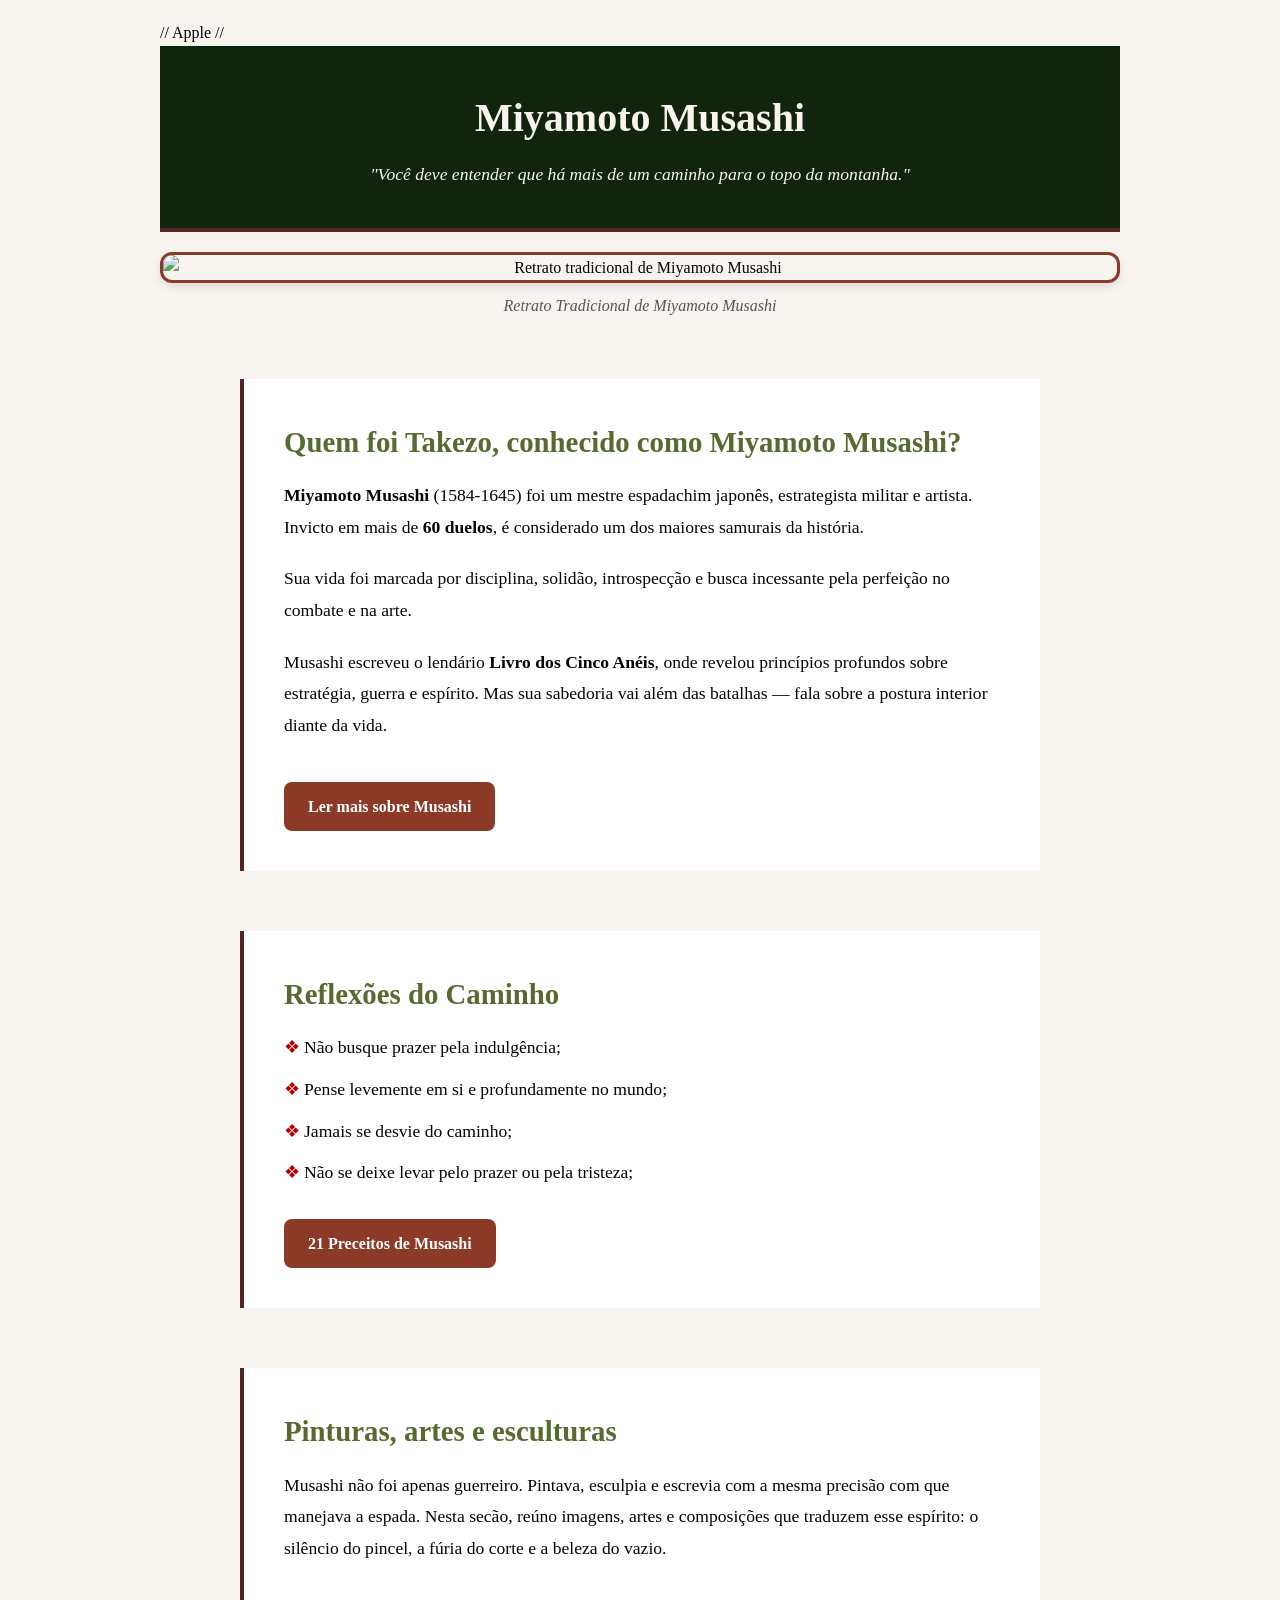
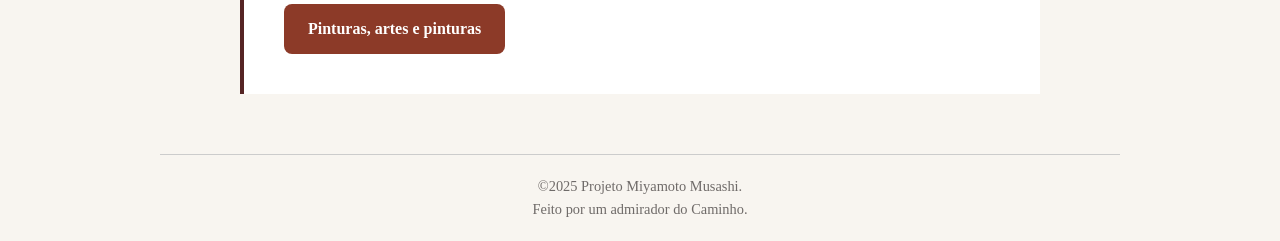
==== index.html @ 3ace0b18 "Add files via upload" ====
<!DOCTYPE html>
<html lang="pt-br">
<head>
    <meta charset="UTF-8">
    <meta name="viewport" content="width=device-width, initial-scale=1.0">
    <title>Miyamoto Musashi</title>
    <link rel="stylesheet" href="style.css">
    <link rel="icon" type="image/png" href="imagens/favicon-96x96.png" sizes="96x96">
    <link rel="icon" type="image/svg+xml" href="imagens/favicon.svg">
    <link rel="shortcut icon" href="imagens/favicon.ico">
    <link rel="manifest" href="imagens/site.webmanifest">
    // Apple //
    <link rel="apple-touch-icon" sizes="180x180" href="imagens/apple-touch-icon.png">
    <meta name="apple-mobile-web-app-title" content="Musashi">
    <meta name="apple-mobile-web-app-capable" content="yes">
    <meta name="apple-mobile-web-app-status-bar-style" content="black-translucent">

</head>
<body>
    <header>
        <h1>Miyamoto Musashi</h1>
        <p>"Você deve entender que há mais de um caminho para o topo da montanha."</p>
    </header>

    <figure class="imagem-container">
        <img src="imagens/retrato-musashi.webp" alt="Retrato tradicional de Miyamoto Musashi" class="imagem-topo">
        <figcaption>Retrato Tradicional de Miyamoto Musashi</figcaption>
    </figure>

    <section id="biografia">
        <h2>Quem foi Takezo, conhecido como Miyamoto Musashi?</h2>
        <p><strong>Miyamoto Musashi</strong> (1584-1645) foi um mestre espadachim japonês, estrategista militar e artista. Invicto em mais de <strong>60 duelos</strong>, é considerado um dos maiores samurais da história.</p>
        <p>Sua vida foi marcada por disciplina, solidão, introspecção e busca incessante pela perfeição no combate e na arte.</p><p>Musashi escreveu o lendário <strong>Livro dos Cinco Anéis</strong>, onde revelou princípios profundos sobre estratégia, guerra e espírito. Mas sua sabedoria vai além das batalhas — fala sobre a postura interior diante da vida.</p>
        <a href="biografia.html"class="botao-biografia">Ler mais sobre Musashi</a>
    </section>

    <section id="reflexoes">
        <h2>Reflexões do Caminho</h2>
        <ul>
            <li>Não busque prazer pela indulgência;</li>
            <li>Pense levemente em si e profundamente no mundo;</li>
            <li>Jamais se desvie do caminho;</li>
            <li>Não se deixe levar pelo prazer ou pela tristeza;</li>
        </ul>
        <a href="reflexoes.html" class="botao-reflexoes">21 Preceitos de Musashi</a>
    </section id="galeria">
    
    <section>
        <h2>Pinturas, artes e esculturas</h2>
        <p>Musashi não foi apenas guerreiro. Pintava, esculpia e escrevia com a mesma precisão com que manejava a espada. Nesta secão, reúno imagens, artes e composições que traduzem esse espírito: o silêncio do pincel, a fúria do corte e a beleza do vazio.</p>
        <a href="pinturas.html" class="botao-pinturas">Pinturas, artes e pinturas</a>
    </section>

    <footer>
        <p>&copy;2025 Projeto Miyamoto Musashi.</p>
        <p> Feito por um admirador do Caminho.</p>
    </footer>
</body>
</html>
---- style.css ----
/* Reset básico */

* {
margin: 0;
padding: 0;
box-sizing: border-box;
}

/* Fonte e cores gerais */

body{
    font-family: 'Georgia', serif;
    font-size: 1rem;
    background-color: #f8f5f0;
    color:#050308;
    line-height: 1.6;
    padding: 20px;
    max-width: 1000px;
    margin: auto;
    background-image: url('imagens/fundo-pergaminho.png'); /* uma textura suave tipo pergaminho */
    background-repeat: repeat;
    background-size: auto;
    background-attachment: fixed;
    background-position: center center;
      
}

/* Imagens */
.imagem-container {
    text-align: center;
    margin: 20px auto;
}
.imagem-topo {
    max-width: 100%;
    height: auto;
    display: block;
    margin: auto;
    margin-left: auto;
    margin-right: auto;
    border: 3px solid #8c3a28;
    border-radius: 12px;
    box-shadow: 0 4px 10px rgba(0, 0, 0, 0.1);
}

.imagem-container figcaption {
    margin-top: 10px;
    font-size: 16px;
    color: #555;
    font-style: italic;
}


/* Cabeçalho */

header{
text-align: center;
padding: 40px 20px;
background-color: #13240c;
color: #f8f5f0;
border-bottom: 4px solid #552424;
}

header h1{
    font-size: 2.5rem;
    margin-bottom: 10px;
}

header p{
    font-style: italic;
    font-size: 1.1rem;
}

/* Seções */

section{
    margin: 60px auto;
    padding: 40px;
    max-width: 800px;
    border-left: 4px solid #552424;
    background-color: #ffffff;
    box-shadow: rgba(134, 48, 48, 0.295);
}

section h2{
    font-size: 1.8rem;
    margin-bottom: 15px;
    color:darkolivegreen;
}

section p,
section li{
    font-size: 1.1rem;
    margin-bottom: 20px;
    line-height: 1.8;
}

/* Lista de reflexões */

#reflexoes ul{
    list-style-type: none;
}

#reflexoes li {
    margin-bottom: 10px;
    position: relative;
    padding-left: 20px;
}

#reflexoes li::before {
    content: "❖";
    position: absolute;
    left: 0;
    color: #b60000;
}

/* Rodapé */

footer {
    text-align: center;
    margin-top: 60px;
    font-size: 0.9rem;
    color: rgba(12, 7, 7, 0.582);
    border-top: 1px solid #ccc;
    padding-top: 20px;
}

/* Botões */

.botao-biografia {
    display: inline-block;
    padding: 12px 24px;
    margin-top: 20px;
    background-color: #8c3a28;
    color:#fff;
    text-decoration: none;
    font-weight: bold;
    border-radius: 8px;
    transition: background-color 0.3s ease;
}
.botao-reflexoes {
    display: inline-block;
    padding: 12px 24px;
    margin-top: 20px;
    background-color: #8c3a28;
    color:#fff;
    text-decoration: none;
    font-weight: bold;
    border-radius: 8px;
    transition: background-color 0.3s ease;
}

.botao-pinturas {
    display: inline-block;
    padding: 12px 24px;
    margin-top: 20px;
    background-color: #8c3a28;
    color:#fff;
    text-decoration: none;
    font-weight: bold;
    border-radius: 8px;
    transition: background-color 0.3s ease;
}

.botao-home {
    display: inline-block;
    padding: 5px 10px;
    margin: 20px;
    background-color: #8c3a28;
    color: #fff;
    font-weight: bold;
    border-radius: 8px;
    transition: background-color 0.3s ease;
}

.botao-gome:hover {
    background-color: #63291e;
}


/* Responsividade */


@media (max-width: 768px){
    body {
        padding: 10px;
    }

 header h1{
    font-size: 2rem;
}

header p {
    font-size: 1rem;
}

section {
    padding:20px;
    margin: 40px 0;
}

section h2 {
    font-size: 1.5rem;
}

section p,
section li {
    font-size: 1 rem;
}

footer {
    font-size: 0.08rem;
}
}
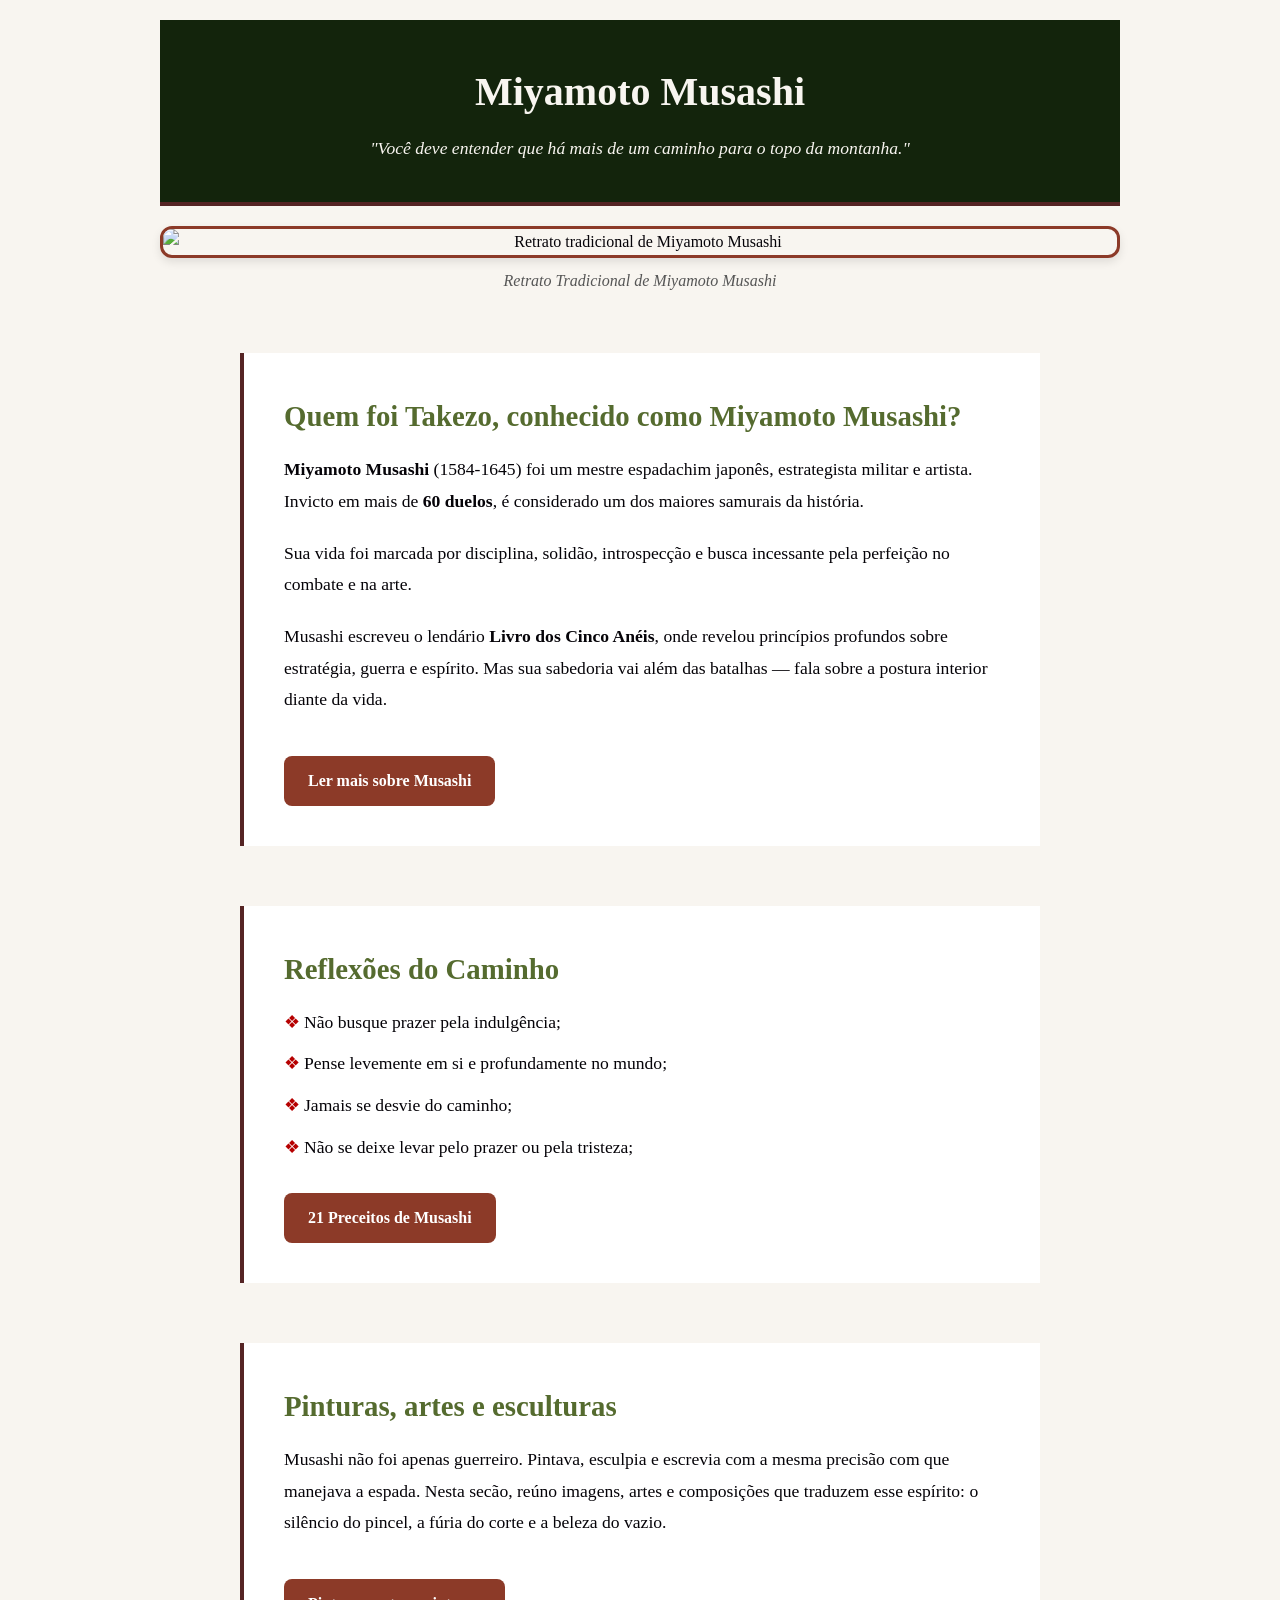
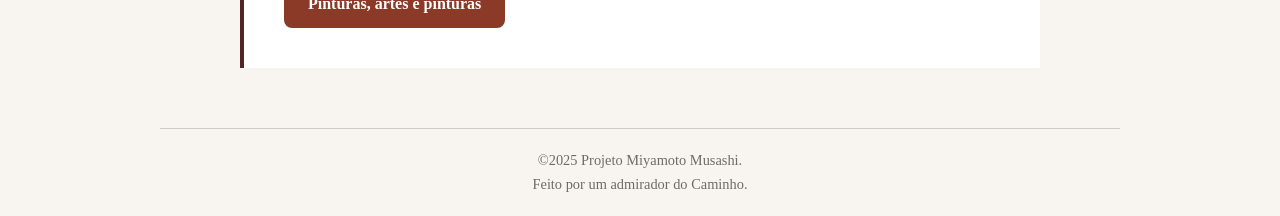
==== commit be2ccef9: "Update index.html" ====
--- a/index.html
+++ b/index.html
@@ -9,7 +9,6 @@
     <link rel="icon" type="image/svg+xml" href="imagens/favicon.svg">
     <link rel="shortcut icon" href="imagens/favicon.ico">
     <link rel="manifest" href="imagens/site.webmanifest">
-    // Apple //
     <link rel="apple-touch-icon" sizes="180x180" href="imagens/apple-touch-icon.png">
     <meta name="apple-mobile-web-app-title" content="Musashi">
     <meta name="apple-mobile-web-app-capable" content="yes">
@@ -56,4 +55,4 @@
         <p> Feito por um admirador do Caminho.</p>
     </footer>
 </body>
-</html>+</html>
